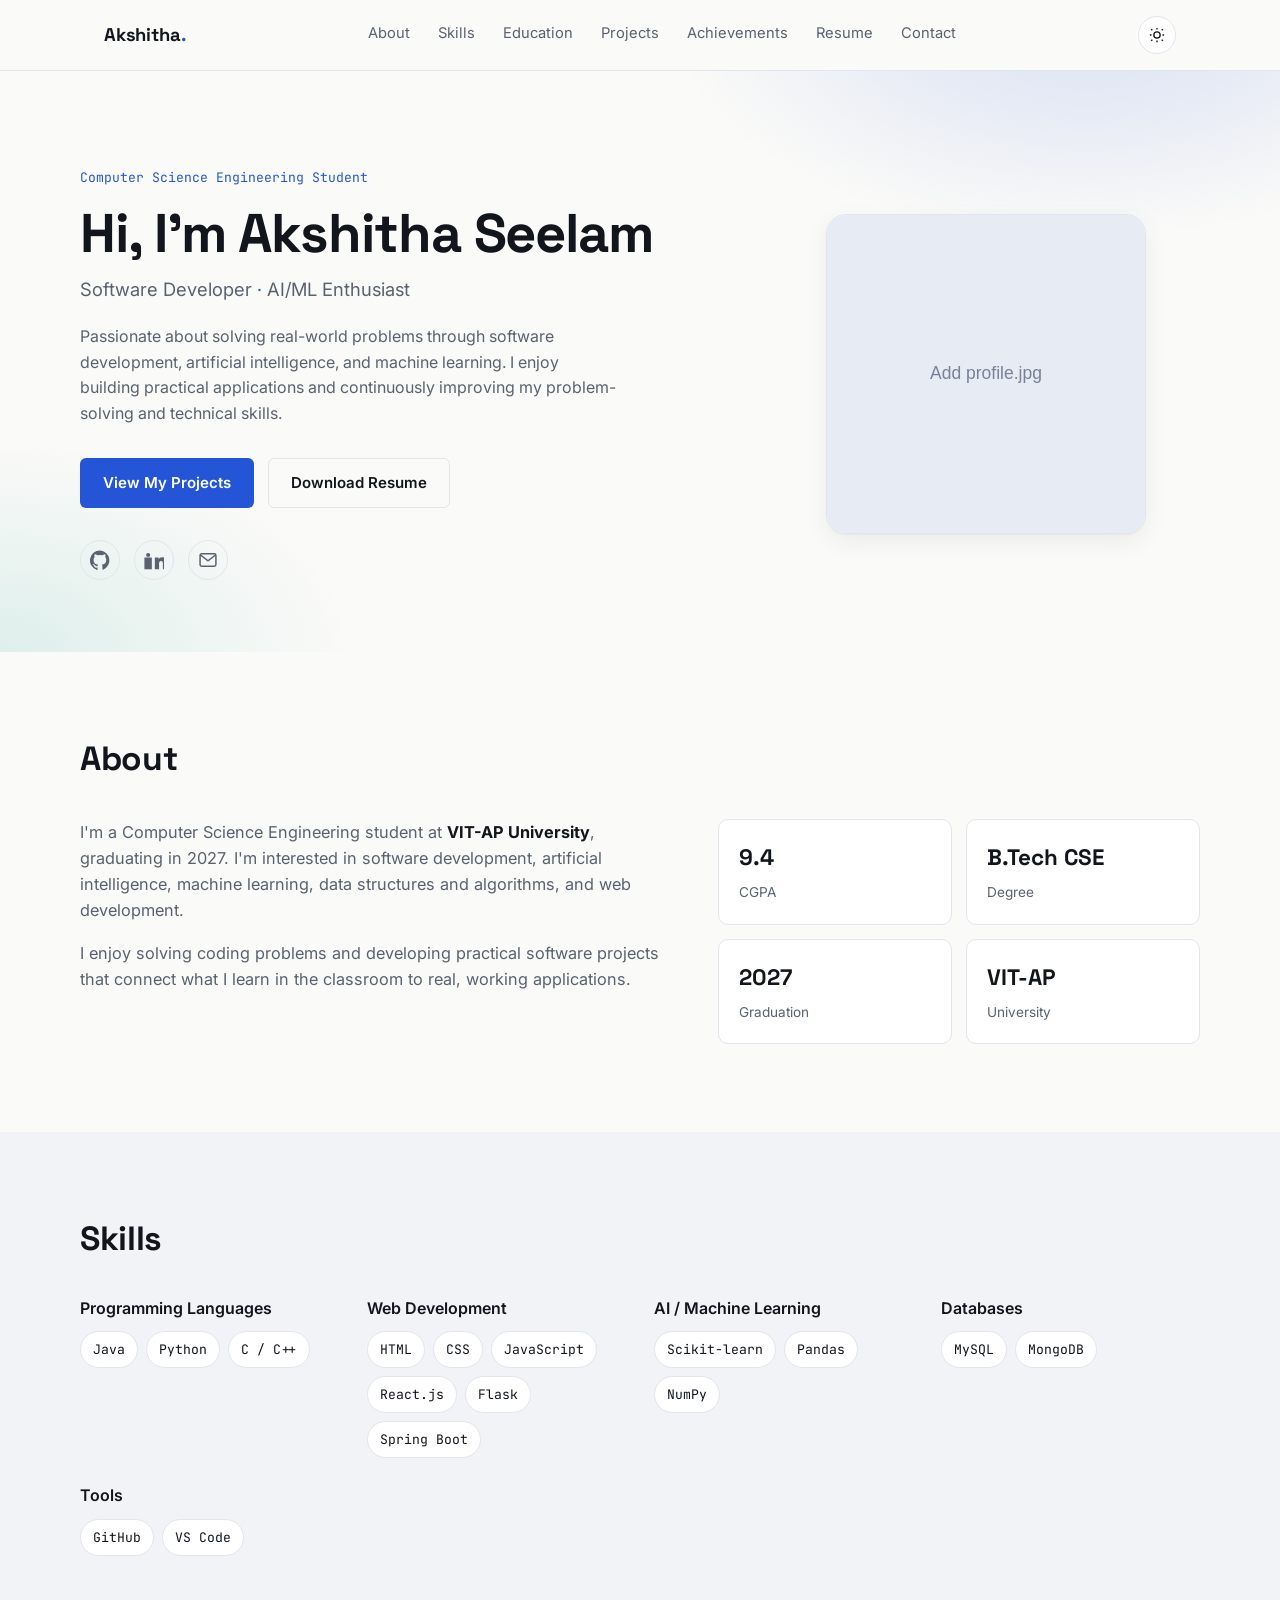
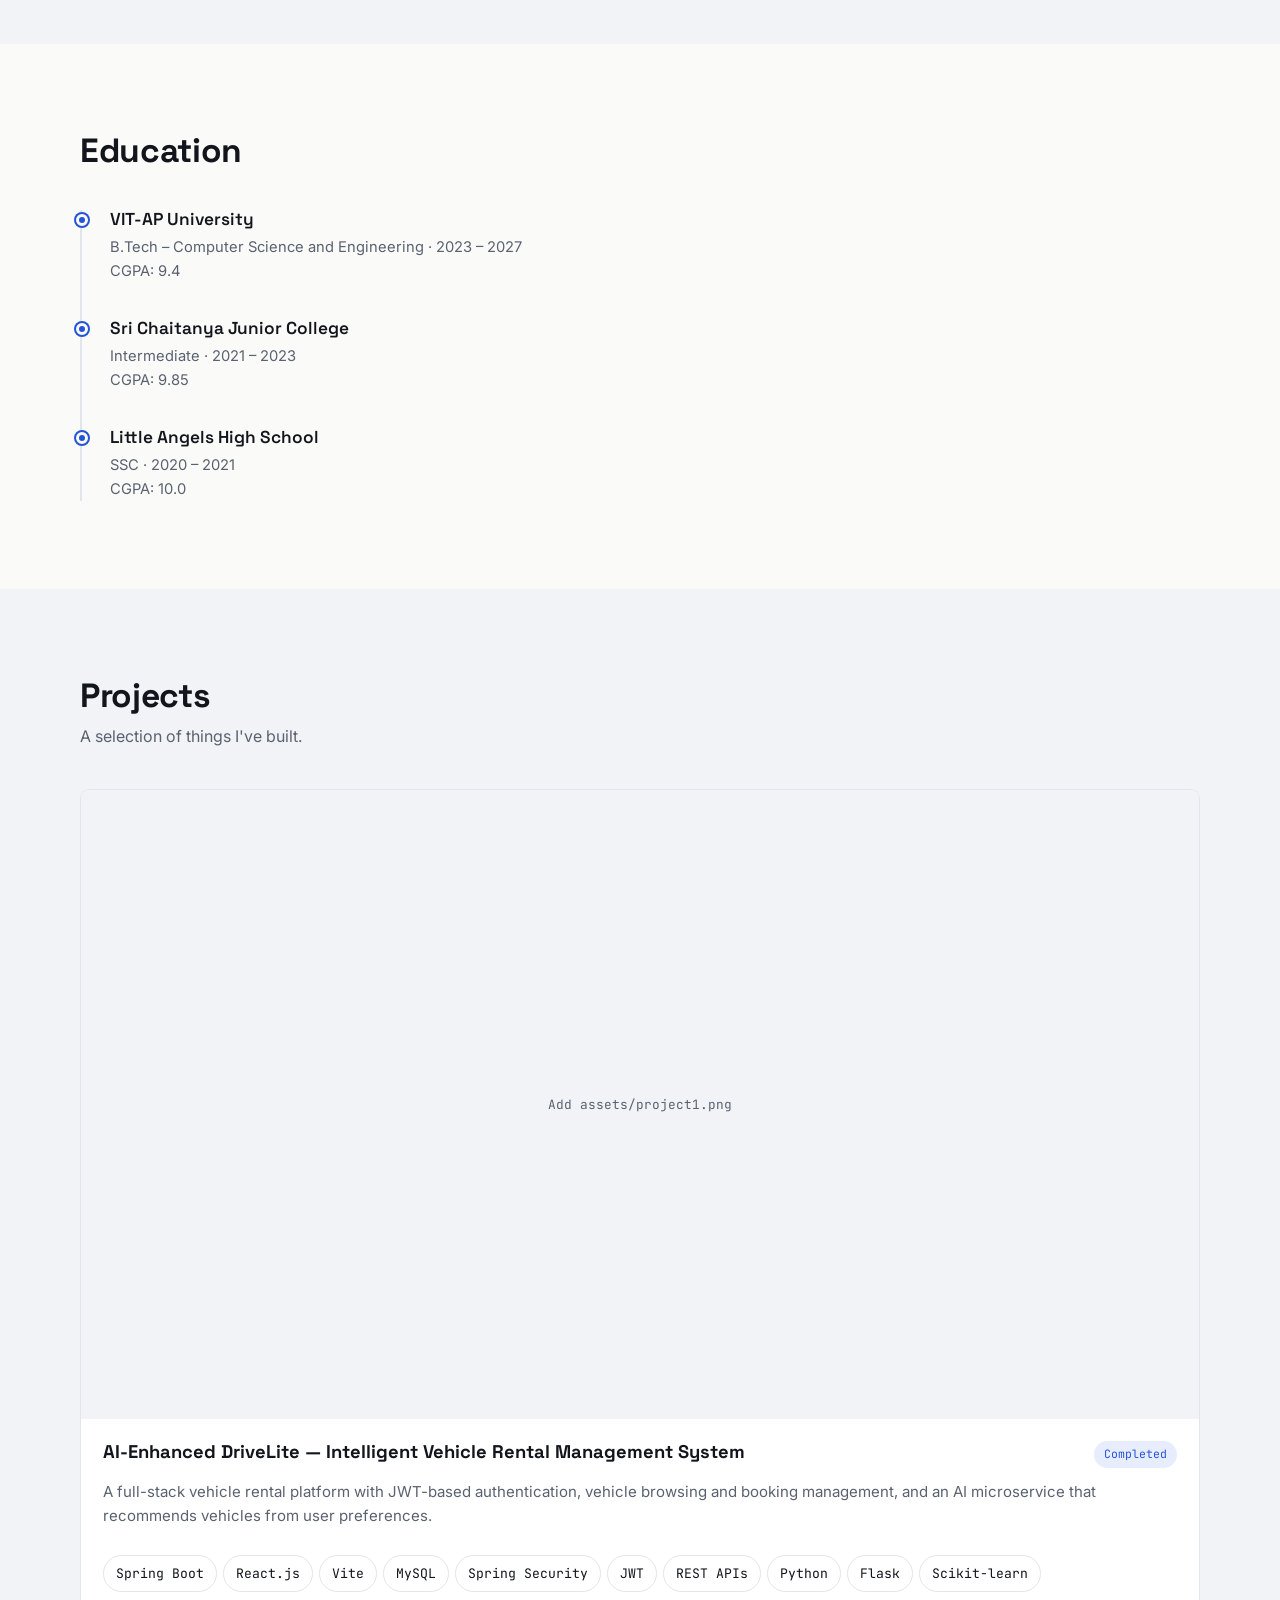
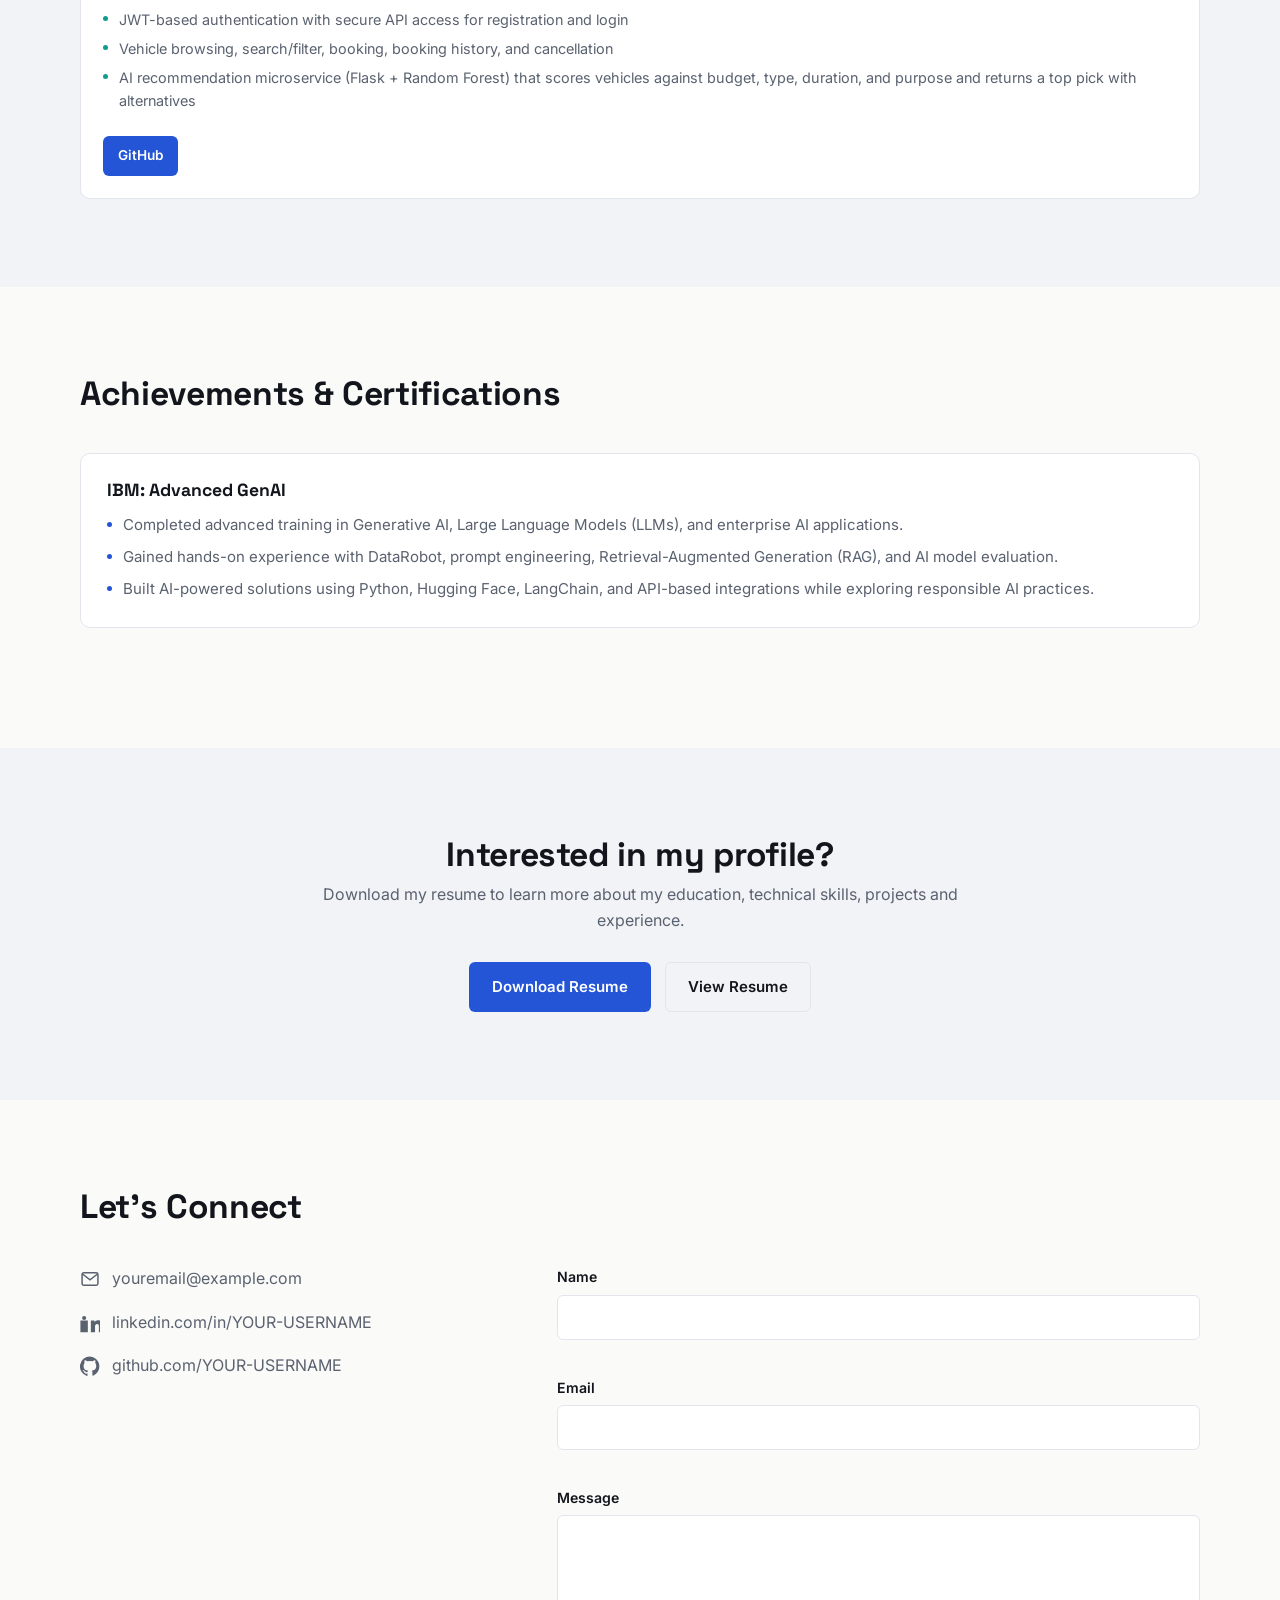
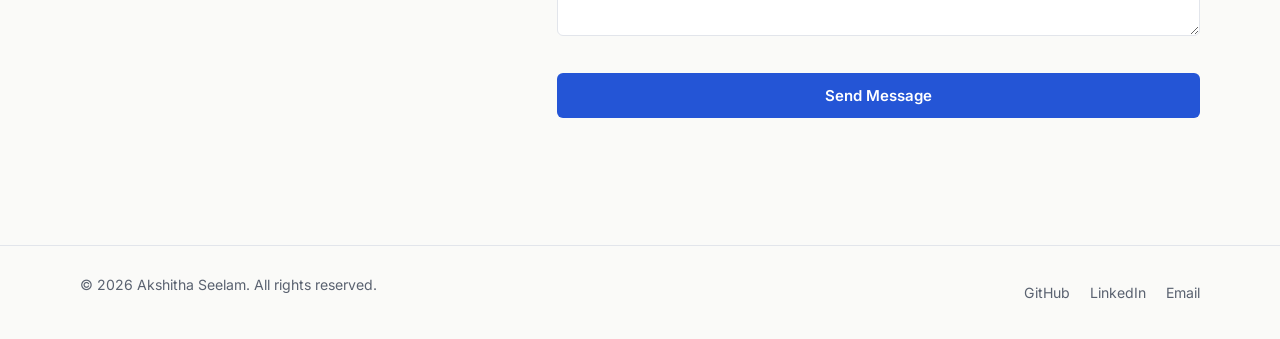
==== portfolio/index.html @ 9f8aae3a "Fresh portfolio commit" ====
<!DOCTYPE html>
<html lang="en">
<head>
<meta charset="UTF-8" />
<meta name="viewport" content="width=device-width, initial-scale=1.0" />
<title>Akshitha Seelam — Software Developer</title>
<meta name="description" content="Portfolio of Akshitha Seelam, Computer Science Engineering student focused on software development, AI and machine learning." />

<link rel="preconnect" href="https://fonts.googleapis.com">
<link rel="preconnect" href="https://fonts.gstatic.com" crossorigin>
<link href="https://fonts.googleapis.com/css2?family=Space+Grotesk:wght@500;600;700&family=Inter:wght@400;500;600&family=JetBrains+Mono:wght@400;500&display=swap" rel="stylesheet">

<link rel="stylesheet" href="style.css" />
</head>
<body>

<a class="skip-link" href="#main">Skip to content</a>

<!-- ================= NAV ================= -->
<header class="nav" id="nav">
  <div class="nav__inner">
    <a href="#" class="nav__brand">Akshitha<span>.</span></a>

    <nav class="nav__links" id="navLinks">
      <a href="#about" class="nav__link">About</a>
      <a href="#skills" class="nav__link">Skills</a>
      <a href="#education" class="nav__link">Education</a>
      <a href="#projects" class="nav__link">Projects</a>
      <a href="#achievements" class="nav__link">Achievements</a>
      <a href="#resume" class="nav__link">Resume</a>
      <a href="#contact" class="nav__link">Contact</a>
    </nav>

    <div class="nav__actions">
      <button class="theme-toggle" id="themeToggle" aria-label="Switch to dark mode" aria-pressed="false">
        <svg class="icon icon-sun" viewBox="0 0 24 24" fill="none" stroke="currentColor" stroke-width="1.8"><circle cx="12" cy="12" r="4.2"/><path d="M12 2.5v2.2M12 19.3v2.2M4.2 4.2l1.6 1.6M18.2 18.2l1.6 1.6M2.5 12h2.2M19.3 12h2.2M4.2 19.8l1.6-1.6M18.2 5.8l1.6-1.6"/></svg>
        <svg class="icon icon-moon" viewBox="0 0 24 24" fill="none" stroke="currentColor" stroke-width="1.8"><path d="M20 14.5A8.5 8.5 0 1 1 9.5 4a6.8 6.8 0 0 0 10.5 10.5Z"/></svg>
      </button>

      <button class="hamburger" id="hamburger" aria-label="Open menu" aria-expanded="false" aria-controls="navLinks">
        <span></span><span></span><span></span>
      </button>
    </div>
  </div>
</header>

<main id="main">

  <!-- ================= HERO ================= -->
  <section class="hero" id="hero">
    <div class="hero__bg" aria-hidden="true"></div>
    <div class="hero__inner">
      <div class="hero__text">
        <p class="hero__eyebrow">Computer Science Engineering Student</p>
        <h1 class="hero__title">Hi, I'm Akshitha Seelam</h1>
        <p class="hero__role">Software Developer <span class="dot">·</span> AI/ML Enthusiast</p>
        <p class="hero__desc">
          Passionate about solving real-world problems through software development,
          artificial intelligence, and machine learning. I enjoy building practical
          applications and continuously improving my problem-solving and technical skills.
        </p>

        <div class="hero__cta">
          <a href="#projects" class="btn btn--primary">View My Projects</a>
          <a href="assets/Akshitha_Resume.pdf" class="btn btn--outline" download>Download Resume</a>
        </div>

        <div class="hero__social">
          <a href="https://github.com/Akshitha2111" target="_blank" rel="noopener" aria-label="GitHub profile" class="social-link">
            <svg viewBox="0 0 24 24" fill="currentColor" width="20" height="20"><path d="M12 .5a12 12 0 0 0-3.8 23.4c.6.1.8-.3.8-.6v-2.2c-3.3.7-4-1.6-4-1.6-.6-1.4-1.4-1.8-1.4-1.8-1-.8.1-.8.1-.8 1.2.1 1.8 1.2 1.8 1.2 1.1 1.9 2.8 1.3 3.5 1 .1-.8.4-1.3.7-1.6-2.7-.3-5.4-1.3-5.4-5.9 0-1.3.5-2.4 1.2-3.2-.1-.3-.5-1.5.1-3.2 0 0 1-.3 3.3 1.2a11.4 11.4 0 0 1 6 0c2.3-1.5 3.3-1.2 3.3-1.2.6 1.7.2 2.9.1 3.2.8.8 1.2 1.9 1.2 3.2 0 4.6-2.7 5.6-5.4 5.9.4.4.8 1.1.8 2.2v3.3c0 .3.2.7.8.6A12 12 0 0 0 12 .5Z"/></svg>
          </a>
          <a href="https://www.linkedin.com/in/seelam-akshitha-b6147b35" target="_blank" rel="noopener" aria-label="LinkedIn profile" class="social-link">
            <svg viewBox="0 0 24 24" fill="currentColor" width="20" height="20"><path d="M4.98 3.5a2.5 2.5 0 1 1 0 5 2.5 2.5 0 0 1 0-5ZM.5 8.98h8.9V23H.5V8.98ZM13 8.98h4.4v1.9h.06c.6-1.1 2.1-2.3 4.3-2.3 4.6 0 5.5 3 5.5 6.9V23h-4.6v-6.4c0-1.5 0-3.5-2.1-3.5s-2.5 1.7-2.5 3.4V23H13V8.98Z"/></svg>
          </a>
          <a href="mailto:seelamakshitha01@gmail.com" aria-label="Send email" class="social-link">
            <svg viewBox="0 0 24 24" fill="none" stroke="currentColor" stroke-width="1.8" width="20" height="20"><rect x="2.5" y="4.5" width="19" height="15" rx="2"/><path d="m3 6 9 7 9-7"/></svg>
          </a>
        </div>
      </div>

      <div class="hero__portrait">
        <div class="portrait-frame">
          <img src="assets/profile.jpg" alt="Portrait of Akshitha Seelam" class="portrait-img" onerror="this.src='data:image/svg+xml;utf8,<svg xmlns=%22http://www.w3.org/2000/svg%22 width=%22400%22 height=%22400%22><rect width=%22400%22 height=%22400%22 fill=%22%23e7ebf3%22/><text x=%2250%25%22 y=%2250%25%22 font-family=%22sans-serif%22 font-size=%2222%22 fill=%22%237a8199%22 text-anchor=%22middle%22 dy=%22.3em%22>Add profile.jpg</text></svg>'" />
        </div>
      </div>
    </div>
  </section>

  <!-- ================= ABOUT ================= -->
  <section class="section" id="about">
    <div class="section__inner">
      <h2 class="section__title">About</h2>
      <div class="about__grid">
        <div class="about__text">
          <p>
            I'm a Computer Science Engineering student at <strong>VIT-AP University</strong>,
            graduating in 2027. I'm interested in software development, artificial intelligence,
            machine learning, data structures and algorithms, and web development.
          </p>
          <p>
            I enjoy solving coding problems and developing practical software projects that
            connect what I learn in the classroom to real, working applications.
          </p>
        </div>

        <div class="about__stats">
          <div class="stat-card">
            <span class="stat-card__value">9.4</span>
            <span class="stat-card__label">CGPA</span>
          </div>
          <div class="stat-card">
            <span class="stat-card__value">B.Tech CSE</span>
            <span class="stat-card__label">Degree</span>
          </div>
          <div class="stat-card">
            <span class="stat-card__value">2027</span>
            <span class="stat-card__label">Graduation</span>
          </div>
          <div class="stat-card">
            <span class="stat-card__value">VIT-AP</span>
            <span class="stat-card__label">University</span>
          </div>
        </div>
      </div>
    </div>
  </section>

  <!-- ================= SKILLS ================= -->
  <section class="section section--alt" id="skills">
    <div class="section__inner">
      <h2 class="section__title">Skills</h2>

      <div class="skills__grid">
        <div class="skill-group">
          <h3 class="skill-group__title">Programming Languages</h3>
          <div class="badges">
            <span class="badge">Java</span>
            <span class="badge">Python</span>
            <span class="badge">C / C++</span>
          </div>
        </div>

        <div class="skill-group">
          <h3 class="skill-group__title">Web Development</h3>
          <div class="badges">
            <span class="badge">HTML</span>
            <span class="badge">CSS</span>
            <span class="badge">JavaScript</span>
            <span class="badge">React.js</span>
            <span class="badge">Flask</span>
            <span class="badge">Spring Boot</span>
          </div>
        </div>

        <div class="skill-group">
          <h3 class="skill-group__title">AI / Machine Learning</h3>
          <div class="badges">
            <span class="badge">Scikit-learn</span>
            <span class="badge">Pandas</span>
            <span class="badge">NumPy</span>
          </div>
        </div>

        <div class="skill-group">
          <h3 class="skill-group__title">Databases</h3>
          <div class="badges">
            <span class="badge">MySQL</span>
            <span class="badge">MongoDB</span>
          </div>
        </div>

        <div class="skill-group">
          <h3 class="skill-group__title">Tools</h3>
          <div class="badges">
            <span class="badge">GitHub</span>
            <span class="badge">VS Code</span>
          </div>
        </div>
      </div>
    </div>
  </section>

  <!-- ================= EDUCATION ================= -->
  <section class="section" id="education">
    <div class="section__inner">
      <h2 class="section__title">Education</h2>

      <ol class="timeline">
        <li class="timeline__item">
          <div class="timeline__dot"></div>
          <div class="timeline__content">
            <h3>VIT-AP University</h3>
            <p class="timeline__meta">B.Tech – Computer Science and Engineering · 2023 – 2027</p>
            <p class="timeline__meta">CGPA: 9.4</p>
          </div>
        </li>
        <li class="timeline__item">
          <div class="timeline__dot"></div>
          <div class="timeline__content">
            <h3>Sri Chaitanya Junior College</h3>
            <p class="timeline__meta">Intermediate · 2021 – 2023</p>
            <p class="timeline__meta">CGPA: 9.85</p>
          </div>
        </li>
        <li class="timeline__item">
          <div class="timeline__dot"></div>
          <div class="timeline__content">
            <h3>Little Angels High School</h3>
            <p class="timeline__meta">SSC · 2020 – 2021</p>
            <p class="timeline__meta">CGPA: 10.0</p>
          </div>
        </li>
      </ol>
    </div>
  </section>

  <!-- ================= PROJECTS ================= -->
  <section class="section section--alt" id="projects">
    <div class="section__inner">
      <h2 class="section__title">Projects</h2>
      <p class="section__sub">A selection of things I've built.</p>

      <div class="project-grid" id="projectGrid">
        <!-- Project cards are injected by script.js from the projects[] array -->
      </div>
    </div>
  </section>

  <!-- ================= ACHIEVEMENTS ================= -->
  <section class="section" id="achievements">
    <div class="section__inner">
      <h2 class="section__title">Achievements &amp; Certifications</h2>

      <div class="cert-card">
        <h3>IBM: Advanced GenAI</h3>
        <ul>
          <li>Completed advanced training in Generative AI, Large Language Models (LLMs), and enterprise AI applications.</li>
          <li>Gained hands-on experience with DataRobot, prompt engineering, Retrieval-Augmented Generation (RAG), and AI model evaluation.</li>
          <li>Built AI-powered solutions using Python, Hugging Face, LangChain, and API-based integrations while exploring responsible AI practices.</li>
        </ul>
      </div>

      
    </div>
  </section>

  <!-- ================= RESUME ================= -->
  <section class="section section--alt" id="resume">
    <div class="section__inner section__inner--narrow">
      <h2 class="section__title">Interested in my profile?</h2>
      <p class="resume__desc">
        Download my resume to learn more about my education, technical skills,
        projects and experience.
      </p>
      <div class="resume__cta">
        <a href="assets/Akshitha_Resume.pdf" class="btn btn--primary" download>Download Resume</a>
        <a href="assets/Akshitha_Resume.pdf" class="btn btn--outline" target="_blank" rel="noopener">View Resume</a>
      </div>
    </div>
  </section>

  <!-- ================= CONTACT ================= -->
  <section class="section" id="contact">
    <div class="section__inner">
      <h2 class="section__title">Let's Connect</h2>

      <div class="contact__grid">
        <div class="contact__info">
          <a class="contact__row" href="mailto:seelamakshitha01@gmail.com">
            <svg viewBox="0 0 24 24" fill="none" stroke="currentColor" stroke-width="1.8" width="20" height="20"><rect x="2.5" y="4.5" width="19" height="15" rx="2"/><path d="m3 6 9 7 9-7"/></svg>
            youremail@example.com
          </a>
          <a class="contact__row" href="https://www.linkedin.com/in/seelam-akshitha-b6147b35" target="_blank" rel="noopener">
            <svg viewBox="0 0 24 24" fill="currentColor" width="20" height="20"><path d="M4.98 3.5a2.5 2.5 0 1 1 0 5 2.5 2.5 0 0 1 0-5ZM.5 8.98h8.9V23H.5V8.98ZM13 8.98h4.4v1.9h.06c.6-1.1 2.1-2.3 4.3-2.3 4.6 0 5.5 3 5.5 6.9V23h-4.6v-6.4c0-1.5 0-3.5-2.1-3.5s-2.5 1.7-2.5 3.4V23H13V8.98Z"/></svg>
            linkedin.com/in/YOUR-USERNAME
          </a>
          <a class="contact__row" href="https://github.com/Akshitha2111" target="_blank" rel="noopener">
            <svg viewBox="0 0 24 24" fill="currentColor" width="20" height="20"><path d="M12 .5a12 12 0 0 0-3.8 23.4c.6.1.8-.3.8-.6v-2.2c-3.3.7-4-1.6-4-1.6-.6-1.4-1.4-1.8-1.4-1.8-1-.8.1-.8.1-.8 1.2.1 1.8 1.2 1.8 1.2 1.1 1.9 2.8 1.3 3.5 1 .1-.8.4-1.3.7-1.6-2.7-.3-5.4-1.3-5.4-5.9 0-1.3.5-2.4 1.2-3.2-.1-.3-.5-1.5.1-3.2 0 0 1-.3 3.3 1.2a11.4 11.4 0 0 1 6 0c2.3-1.5 3.3-1.2 3.3-1.2.6 1.7.2 2.9.1 3.2.8.8 1.2 1.9 1.2 3.2 0 4.6-2.7 5.6-5.4 5.9.4.4.8 1.1.8 2.2v3.3c0 .3.2.7.8.6A12 12 0 0 0 12 .5Z"/></svg>
            github.com/YOUR-USERNAME
          </a>
        </div>

        <form class="contact-form" id="contactForm" novalidate>
          <div class="field">
            <label for="name">Name</label>
            <input type="text" id="name" name="name" required minlength="2" autocomplete="name" />
            <span class="field__error" id="nameError"></span>
          </div>

          <div class="field">
            <label for="email">Email</label>
            <input type="email" id="email" name="email" required autocomplete="email" />
            <span class="field__error" id="emailError"></span>
          </div>

          <div class="field">
            <label for="message">Message</label>
            <textarea id="message" name="message" rows="5" required minlength="10"></textarea>
            <span class="field__error" id="messageError"></span>
          </div>

          <!--
            No backend is connected yet. To make this form functional, connect it to
            Formspree, EmailJS, or your own backend endpoint and update the form's
            submit handler in script.js (see handleContactSubmit()).
          -->
          <button type="submit" class="btn btn--primary btn--full">Send Message</button>
          <p class="form__status" id="formStatus" role="status" aria-live="polite"></p>
        </form>
      </div>
    </div>
  </section>

</main>

<!-- ================= FOOTER ================= -->
<footer class="footer">
  <div class="footer__inner">
    <p>© 2026 Akshitha Seelam. All rights reserved.</p>
    <div class="footer__links">
      <a href="https://github.com/Akshitha2111" target="_blank" rel="noopener">GitHub</a>
      <a href="https://www.linkedin.com/in/seelam-akshitha-b6147b35" target="_blank" rel="noopener">LinkedIn</a>
      <a href="mailto:seelamakshitha01@gmail.com">Email</a>
    </div>
  </div>
</footer>

<script src="script.js"></script>
</body>
</html>
---- portfolio/style.css ----
/* ==========================================================================
   Akshitha Seelam — Portfolio
   Design tokens
   ========================================================================== */
:root {
  --font-display: "Space Grotesk", "Segoe UI", sans-serif;
  --font-body: "Inter", "Segoe UI", sans-serif;
  --font-mono: "JetBrains Mono", "SFMono-Regular", monospace;

  --bg: #FAFAF8;
  --bg-alt: #F1F3F7;
  --surface: #FFFFFF;
  --border: #E2E5EB;
  --text: #12161C;
  --text-muted: #5A6270;
  --accent: #2455D6;
  --accent-soft: #E7EDFC;
  --accent-2: #0F9C8F;

  --shadow: 0 1px 2px rgba(18, 22, 28, 0.04), 0 8px 24px rgba(18, 22, 28, 0.06);
  --radius-sm: 6px;
  --radius-md: 10px;
  --max-width: 1120px;

  --transition: 180ms ease;
}

:root[data-theme="dark"] {
  --bg: #0E1116;
  --bg-alt: #141821;
  --surface: #171C25;
  --border: #262C38;
  --text: #EDEFF3;
  --text-muted: #9BA3B2;
  --accent: #5C8CFF;
  --accent-soft: #1B2540;
  --accent-2: #29C7B4;

  --shadow: 0 1px 2px rgba(0, 0, 0, 0.3), 0 12px 32px rgba(0, 0, 0, 0.35);
}

@media (prefers-reduced-motion: reduce) {
  *, *::before, *::after {
    animation-duration: 0.01ms !important;
    transition-duration: 0.01ms !important;
    scroll-behavior: auto !important;
  }
}

/* ==========================================================================
   Reset
   ========================================================================== */
* { box-sizing: border-box; }
html { scroll-behavior: smooth; }
body {
  margin: 0;
  background: var(--bg);
  color: var(--text);
  font-family: var(--font-body);
  font-size: 16px;
  line-height: 1.6;
  -webkit-font-smoothing: antialiased;
  transition: background var(--transition), color var(--transition);
}
img { max-width: 100%; display: block; }
a { color: inherit; text-decoration: none; }
ul, ol { margin: 0; padding: 0; list-style: none; }
h1, h2, h3 { font-family: var(--font-display); margin: 0; line-height: 1.15; }
p { margin: 0 0 1em; }
p:last-child { margin-bottom: 0; }

.skip-link {
  position: absolute;
  left: -999px;
  top: 0;
  background: var(--accent);
  color: #fff;
  padding: 10px 16px;
  z-index: 100;
  border-radius: 0 0 var(--radius-sm) 0;
}
.skip-link:focus { left: 0; }

:focus-visible {
  outline: 2px solid var(--accent);
  outline-offset: 2px;
}

/* ==========================================================================
   Nav
   ========================================================================== */
.nav {
  position: sticky;
  top: 0;
  z-index: 50;
  background: color-mix(in srgb, var(--bg) 88%, transparent);
  backdrop-filter: blur(10px);
  border-bottom: 1px solid var(--border);
}
.nav__inner {
  max-width: var(--max-width);
  margin: 0 auto;
  padding: 16px 24px;
  display: flex;
  align-items: center;
  justify-content: space-between;
}
.nav__brand {
  font-family: var(--font-display);
  font-weight: 700;
  font-size: 1.15rem;
  letter-spacing: -0.01em;
}
.nav__brand span { color: var(--accent); }

.nav__links {
  display: flex;
  gap: 28px;
}
.nav__link {
  font-size: 0.92rem;
  color: var(--text-muted);
  padding: 6px 0;
  border-bottom: 2px solid transparent;
  transition: color var(--transition), border-color var(--transition);
}
.nav__link:hover, .nav__link:focus-visible { color: var(--text); border-color: var(--accent); }

.nav__actions { display: flex; align-items: center; gap: 10px; }

.theme-toggle {
  width: 38px; height: 38px;
  border-radius: 50%;
  border: 1px solid var(--border);
  background: var(--surface);
  color: var(--text);
  display: grid;
  place-items: center;
  cursor: pointer;
  transition: border-color var(--transition), background var(--transition);
}
.theme-toggle:hover { border-color: var(--accent); }
.theme-toggle .icon { width: 18px; height: 18px; }
.theme-toggle .icon-moon { display: none; }
:root[data-theme="dark"] .theme-toggle .icon-sun { display: none; }
:root[data-theme="dark"] .theme-toggle .icon-moon { display: block; }

.hamburger {
  display: none;
  width: 38px; height: 38px;
  border-radius: var(--radius-sm);
  border: 1px solid var(--border);
  background: var(--surface);
  cursor: pointer;
  flex-direction: column;
  align-items: center;
  justify-content: center;
  gap: 4px;
}
.hamburger span {
  width: 18px; height: 2px;
  background: var(--text);
  transition: transform var(--transition), opacity var(--transition);
}
.hamburger[aria-expanded="true"] span:nth-child(1) { transform: translateY(6px) rotate(45deg); }
.hamburger[aria-expanded="true"] span:nth-child(2) { opacity: 0; }
.hamburger[aria-expanded="true"] span:nth-child(3) { transform: translateY(-6px) rotate(-45deg); }

/* ==========================================================================
   Buttons
   ========================================================================== */
.btn {
  display: inline-flex;
  align-items: center;
  justify-content: center;
  padding: 12px 22px;
  border-radius: var(--radius-sm);
  font-family: var(--font-body);
  font-weight: 600;
  font-size: 0.94rem;
  border: 1px solid transparent;
  cursor: pointer;
  transition: transform var(--transition), background var(--transition), border-color var(--transition), color var(--transition);
}
.btn:hover { transform: translateY(-1px); }
.btn--primary { background: var(--accent); color: #fff; }
.btn--primary:hover { background: color-mix(in srgb, var(--accent) 88%, black); }
.btn--outline { background: transparent; color: var(--text); border-color: var(--border); }
.btn--outline:hover { border-color: var(--accent); color: var(--accent); }
.btn--full { width: 100%; }
.btn--sm { padding: 8px 14px; font-size: 0.85rem; }

/* ==========================================================================
   Hero
   ========================================================================== */
.hero {
  position: relative;
  overflow: hidden;
  padding: 96px 24px 72px;
}
.hero__bg {
  position: absolute;
  inset: 0;
  z-index: -1;
  background:
    radial-gradient(600px 320px at 85% -10%, color-mix(in srgb, var(--accent) 16%, transparent), transparent 70%),
    radial-gradient(500px 300px at 0% 100%, color-mix(in srgb, var(--accent-2) 12%, transparent), transparent 70%);
}
.hero__inner {
  max-width: var(--max-width);
  margin: 0 auto;
  display: grid;
  grid-template-columns: 1.2fr 0.8fr;
  gap: 48px;
  align-items: center;
}
.hero__eyebrow {
  font-family: var(--font-mono);
  font-size: 0.82rem;
  color: var(--accent);
  margin-bottom: 14px;
}
.hero__title {
  font-size: clamp(2.2rem, 4.5vw, 3.4rem);
  font-weight: 700;
  letter-spacing: -0.02em;
  margin-bottom: 10px;
}
.hero__role {
  font-size: 1.15rem;
  color: var(--text-muted);
  margin-bottom: 20px;
}
.hero__role .dot { color: var(--accent); }
.hero__desc {
  max-width: 54ch;
  color: var(--text-muted);
  margin-bottom: 32px;
}
.hero__cta { display: flex; gap: 14px; flex-wrap: wrap; margin-bottom: 32px; }
.hero__social { display: flex; gap: 14px; }
.social-link {
  width: 40px; height: 40px;
  display: grid;
  place-items: center;
  border-radius: 50%;
  border: 1px solid var(--border);
  color: var(--text-muted);
  transition: color var(--transition), border-color var(--transition), transform var(--transition);
}
.social-link:hover { color: var(--accent); border-color: var(--accent); transform: translateY(-2px); }

.hero__portrait { display: flex; justify-content: center; }
.portrait-frame {
  width: min(320px, 80vw);
  aspect-ratio: 1;
  border-radius: 20px;
  overflow: hidden;
  border: 1px solid var(--border);
  box-shadow: var(--shadow);
  background: var(--surface);
}
.portrait-img { width: 100%; height: 100%; object-fit: cover; }

/* ==========================================================================
   Sections
   ========================================================================== */
.section { padding: 88px 24px; }
.section--alt { background: var(--bg-alt); }
.section__inner { max-width: var(--max-width); margin: 0 auto; }
.section__inner--narrow { max-width: 640px; text-align: center; }
.section__title {
  font-size: clamp(1.6rem, 3vw, 2.1rem);
  font-weight: 700;
  letter-spacing: -0.01em;
  margin-bottom: 8px;
}
.section__sub { color: var(--text-muted); margin-bottom: 40px; }
#skills .section__title, #education .section__title, #achievements .section__title,
#about .section__title, #contact .section__title { margin-bottom: 40px; }

/* About */
.about__grid {
  display: grid;
  grid-template-columns: 1.1fr 0.9fr;
  gap: 48px;
  align-items: start;
}
.about__text { color: var(--text-muted); font-size: 1.02rem; }
.about__text strong { color: var(--text); }
.about__stats {
  display: grid;
  grid-template-columns: 1fr 1fr;
  gap: 14px;
}
.stat-card {
  background: var(--surface);
  border: 1px solid var(--border);
  border-radius: var(--radius-md);
  padding: 20px;
  display: flex;
  flex-direction: column;
  gap: 6px;
}
.stat-card__value { font-family: var(--font-display); font-size: 1.4rem; font-weight: 700; }
.stat-card__label { font-size: 0.85rem; color: var(--text-muted); }

/* Skills */
.skills__grid {
  display: grid;
  grid-template-columns: repeat(auto-fit, minmax(230px, 1fr));
  gap: 28px;
}
.skill-group__title {
  font-size: 1rem;
  font-weight: 600;
  margin-bottom: 14px;
  font-family: var(--font-body);
}
.badges { display: flex; flex-wrap: wrap; gap: 8px; }
.badge {
  font-family: var(--font-mono);
  font-size: 0.82rem;
  padding: 7px 12px;
  border-radius: 999px;
  background: var(--surface);
  border: 1px solid var(--border);
  color: var(--text);
}
.badge--link { color: var(--accent); cursor: pointer; transition: border-color var(--transition); }
.badge--link:hover { border-color: var(--accent); }

/* Education timeline */
.timeline { position: relative; padding-left: 28px; border-left: 2px solid var(--border); }
.timeline__item { position: relative; padding-bottom: 36px; }
.timeline__item:last-child { padding-bottom: 0; }
.timeline__dot {
  position: absolute;
  left: -34px;
  top: 4px;
  width: 12px; height: 12px;
  border-radius: 50%;
  background: var(--accent);
  border: 3px solid var(--bg);
  box-shadow: 0 0 0 2px var(--accent);
}
.timeline__content h3 { font-size: 1.08rem; font-weight: 600; margin-bottom: 6px; }
.timeline__meta { color: var(--text-muted); font-size: 0.92rem; margin: 0; }

/* Projects */
.project-grid {
  display: grid;
  grid-template-columns: repeat(auto-fit, minmax(320px, 1fr));
  gap: 28px;
}
.project-card {
  background: var(--surface);
  border: 1px solid var(--border);
  border-radius: var(--radius-md);
  overflow: hidden;
  display: flex;
  flex-direction: column;
  transition: transform var(--transition), box-shadow var(--transition);
}
.project-card:hover { transform: translateY(-4px); box-shadow: var(--shadow); }
.project-card__image {
  aspect-ratio: 16/9;
  background: var(--bg-alt);
  display: grid;
  place-items: center;
  color: var(--text-muted);
  font-family: var(--font-mono);
  font-size: 0.8rem;
  overflow: hidden;
}
.project-card__image img { width: 100%; height: 100%; object-fit: cover; }
.project-card__body { padding: 22px; display: flex; flex-direction: column; gap: 12px; flex: 1; }
.project-card__top { display: flex; justify-content: space-between; align-items: flex-start; gap: 10px; }
.project-card__title { font-size: 1.15rem; font-weight: 700; }
.status-pill {
  font-family: var(--font-mono);
  font-size: 0.72rem;
  padding: 4px 10px;
  border-radius: 999px;
  white-space: nowrap;
  background: var(--accent-soft);
  color: var(--accent);
}
.project-card__desc { color: var(--text-muted); font-size: 0.94rem; }
.project-card__tech { display: flex; flex-wrap: wrap; gap: 6px; }
.project-card__features { margin-top: 4px; }
.project-card__features li {
  position: relative;
  padding-left: 16px;
  color: var(--text-muted);
  font-size: 0.9rem;
  margin-bottom: 6px;
}
.project-card__features li::before {
  content: "";
  position: absolute;
  left: 0; top: 8px;
  width: 5px; height: 5px;
  border-radius: 50%;
  background: var(--accent-2);
}
.project-card__actions { display: flex; gap: 10px; margin-top: auto; padding-top: 6px; }

/* Achievements */
.cert-card {
  background: var(--surface);
  border: 1px solid var(--border);
  border-radius: var(--radius-md);
  padding: 26px;
  margin-bottom: 32px;
}
.cert-card h3 { font-size: 1.1rem; margin-bottom: 12px; }
.cert-card ul { display: flex; flex-direction: column; gap: 8px; }
.cert-card li { position: relative; padding-left: 16px; color: var(--text-muted); font-size: 0.94rem; }
.cert-card li::before { content: "";position: absolute; left: 0; top: 9px; width: 5px; height: 5px; border-radius: 50%; background: var(--accent); }

.coding-block h3 { font-size: 1.1rem; margin-bottom: 10px; }
.coding-block p { color: var(--text-muted); }
.coding-block .badges { margin: 14px 0 8px; }
.placeholder-note { font-size: 0.82rem; color: var(--text-muted); font-style: italic; }

/* Resume */
.resume__desc { color: var(--text-muted); margin-bottom: 28px; }
.resume__cta { display: flex; gap: 14px; justify-content: center; flex-wrap: wrap; }

/* Contact */
.contact__grid {
  display: grid;
  grid-template-columns: 0.8fr 1.2fr;
  gap: 48px;
}
.contact__info { display: flex; flex-direction: column; gap: 18px; }
.contact__row {
  display: flex;
  align-items: center;
  gap: 12px;
  color: var(--text-muted);
  transition: color var(--transition);
}
.contact__row:hover { color: var(--accent); }

.contact-form { display: flex; flex-direction: column; gap: 18px; }
.field { display: flex; flex-direction: column; gap: 6px; }
.field label { font-size: 0.88rem; font-weight: 600; }
.field input, .field textarea {
  font-family: var(--font-body);
  font-size: 0.95rem;
  padding: 12px 14px;
  border-radius: var(--radius-sm);
  border: 1px solid var(--border);
  background: var(--surface);
  color: var(--text);
  resize: vertical;
  transition: border-color var(--transition);
}
.field input:focus, .field textarea:focus { border-color: var(--accent); }
.field input.invalid, .field textarea.invalid { border-color: #E5484D; }
.field__error { font-size: 0.8rem; color: #E5484D; min-height: 1em; }
.form__status { font-size: 0.9rem; color: var(--accent-2); min-height: 1.2em; margin-top: 4px; }

/* ==========================================================================
   Footer
   ========================================================================== */
.footer { border-top: 1px solid var(--border); padding: 28px 24px; }
.footer__inner {
  max-width: var(--max-width);
  margin: 0 auto;
  display: flex;
  justify-content: space-between;
  align-items: center;
  flex-wrap: wrap;
  gap: 12px;
  color: var(--text-muted);
  font-size: 0.88rem;
}
.footer__links { display: flex; gap: 20px; }
.footer__links a:hover { color: var(--accent); }

/* ==========================================================================
   Entrance animation (single, subtle)
   ========================================================================== */
.reveal { opacity: 0; transform: translateY(14px); transition: opacity 500ms ease, transform 500ms ease; }
.reveal.is-visible { opacity: 1; transform: translateY(0); }

/* ==========================================================================
   Responsive
   ========================================================================== */
@media (max-width: 860px) {
  .hero__inner { grid-template-columns: 1fr; }
  .hero__portrait { order: -1; }
  .portrait-frame { width: 220px; }
  .about__grid, .contact__grid { grid-template-columns: 1fr; }
}

@media (max-width: 720px) {
  .nav__links {
    position: fixed;
    top: 68px;
    left: 0; right: 0;
    background: var(--bg);
    border-bottom: 1px solid var(--border);
    flex-direction: column;
    gap: 0;
    padding: 8px 24px 18px;
    transform: translateY(-8px);
    opacity: 0;
    pointer-events: none;
    transition: opacity var(--transition), transform var(--transition);
  }
  .nav__links.is-open { opacity: 1; transform: translateY(0); pointer-events: auto; }
  .nav__link { padding: 12px 0; border-bottom: 1px solid var(--border); }
  .hamburger { display: flex; }
}

@media (max-width: 480px) {
  .hero { padding: 72px 20px 56px; }
  .section { padding: 64px 20px; }
  .hero__cta, .resume__cta { flex-direction: column; align-items: stretch; }
}
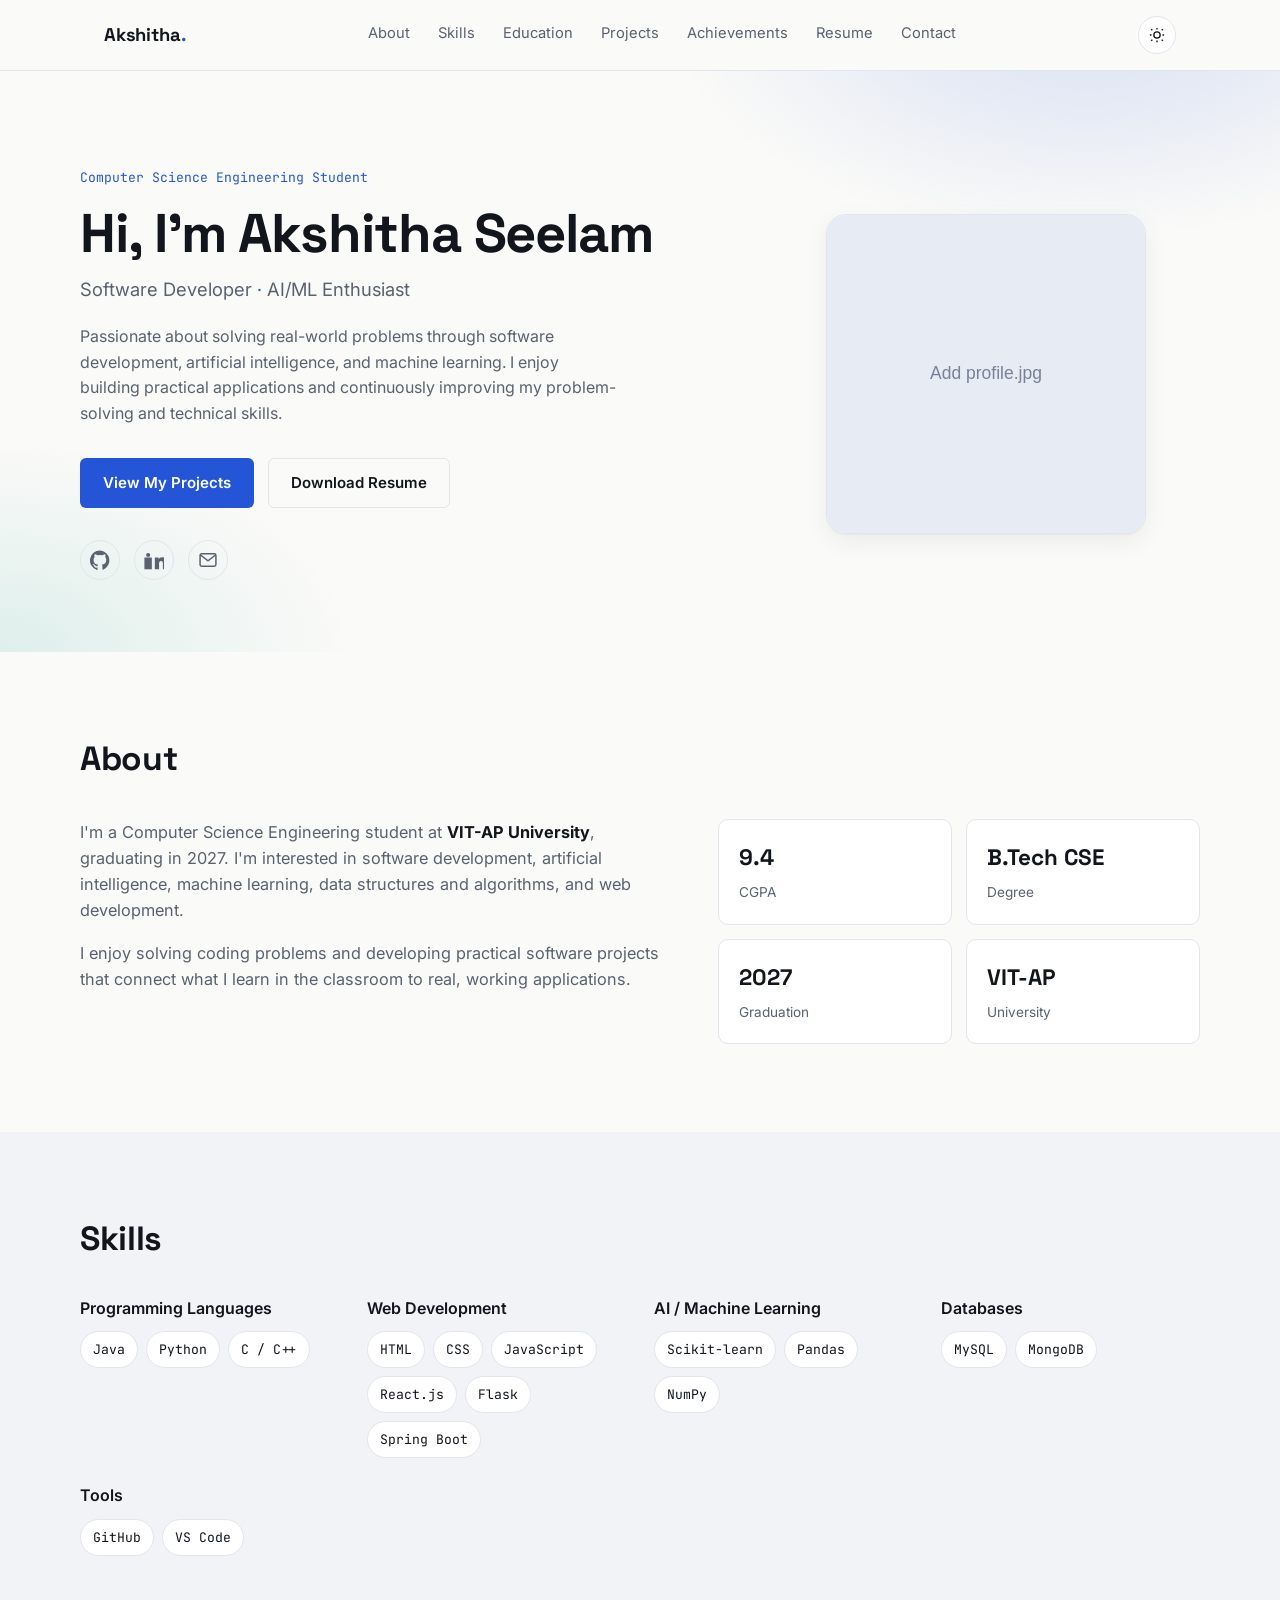
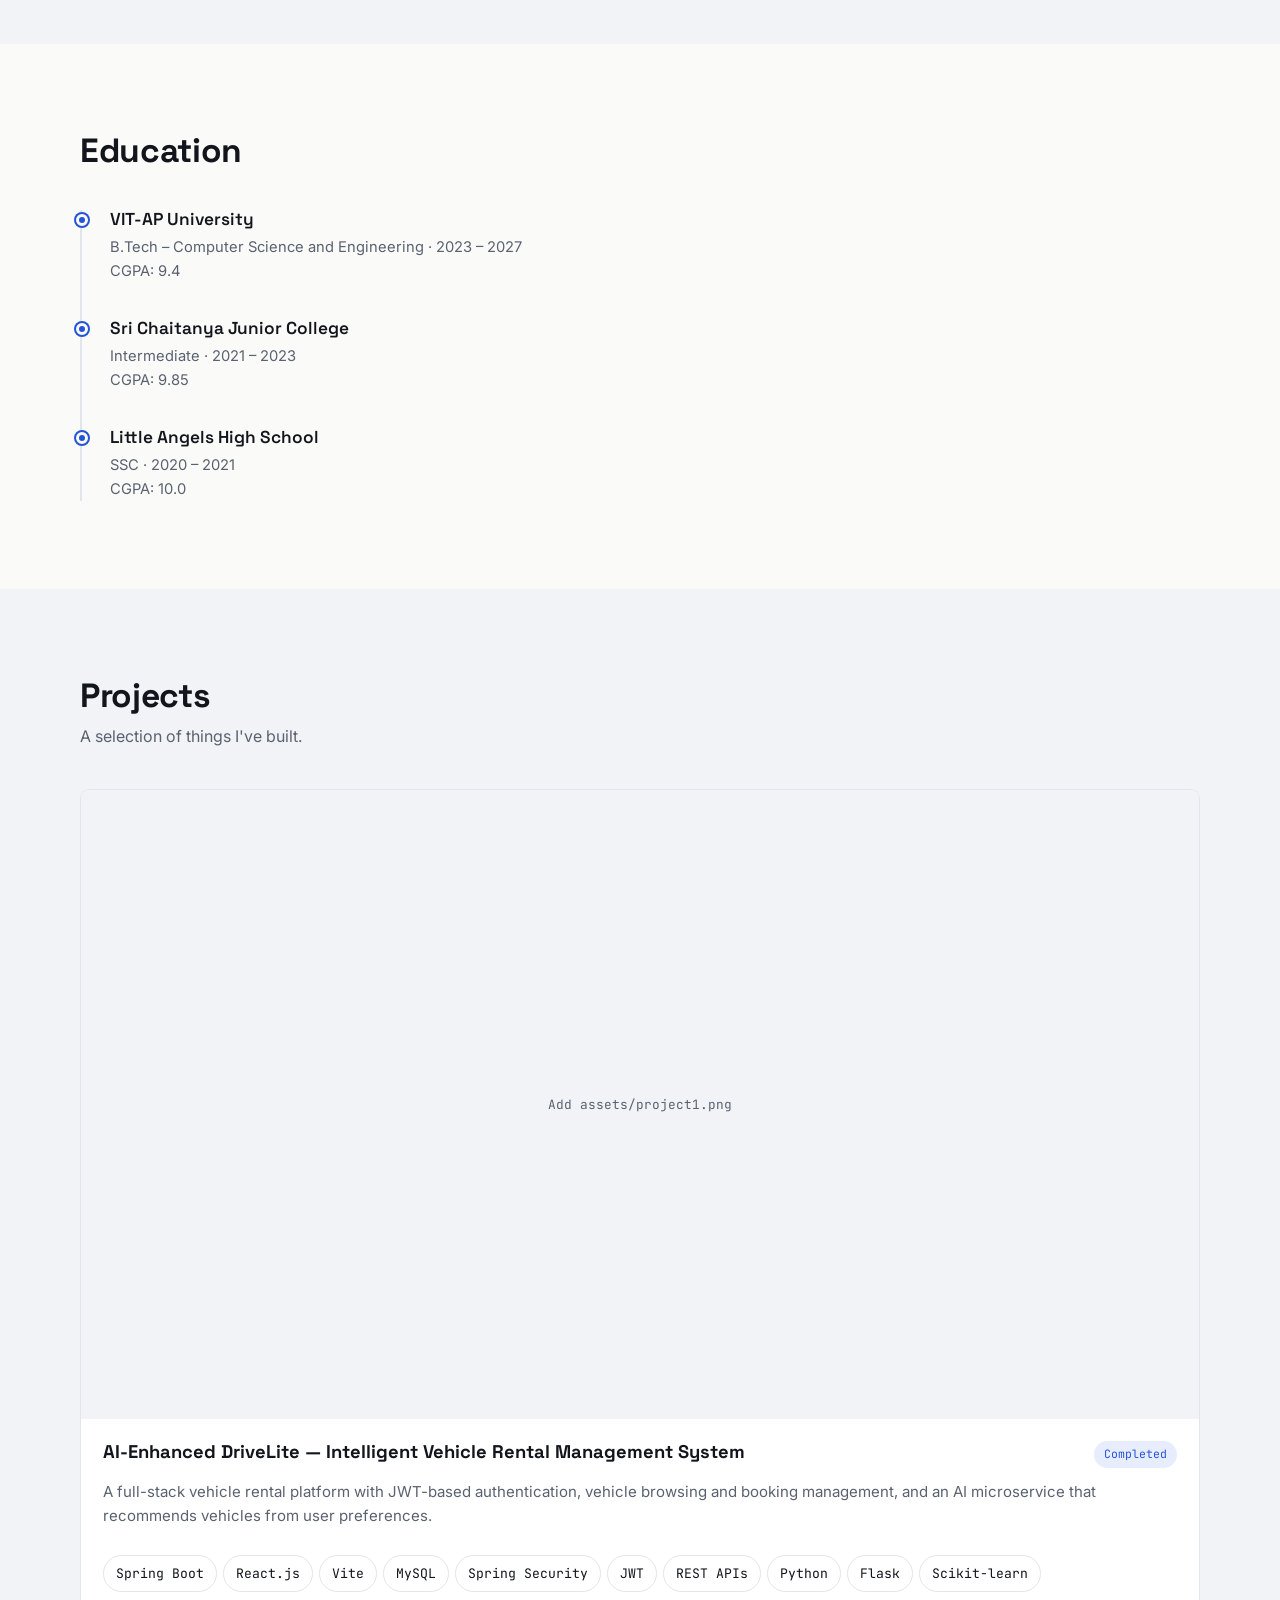
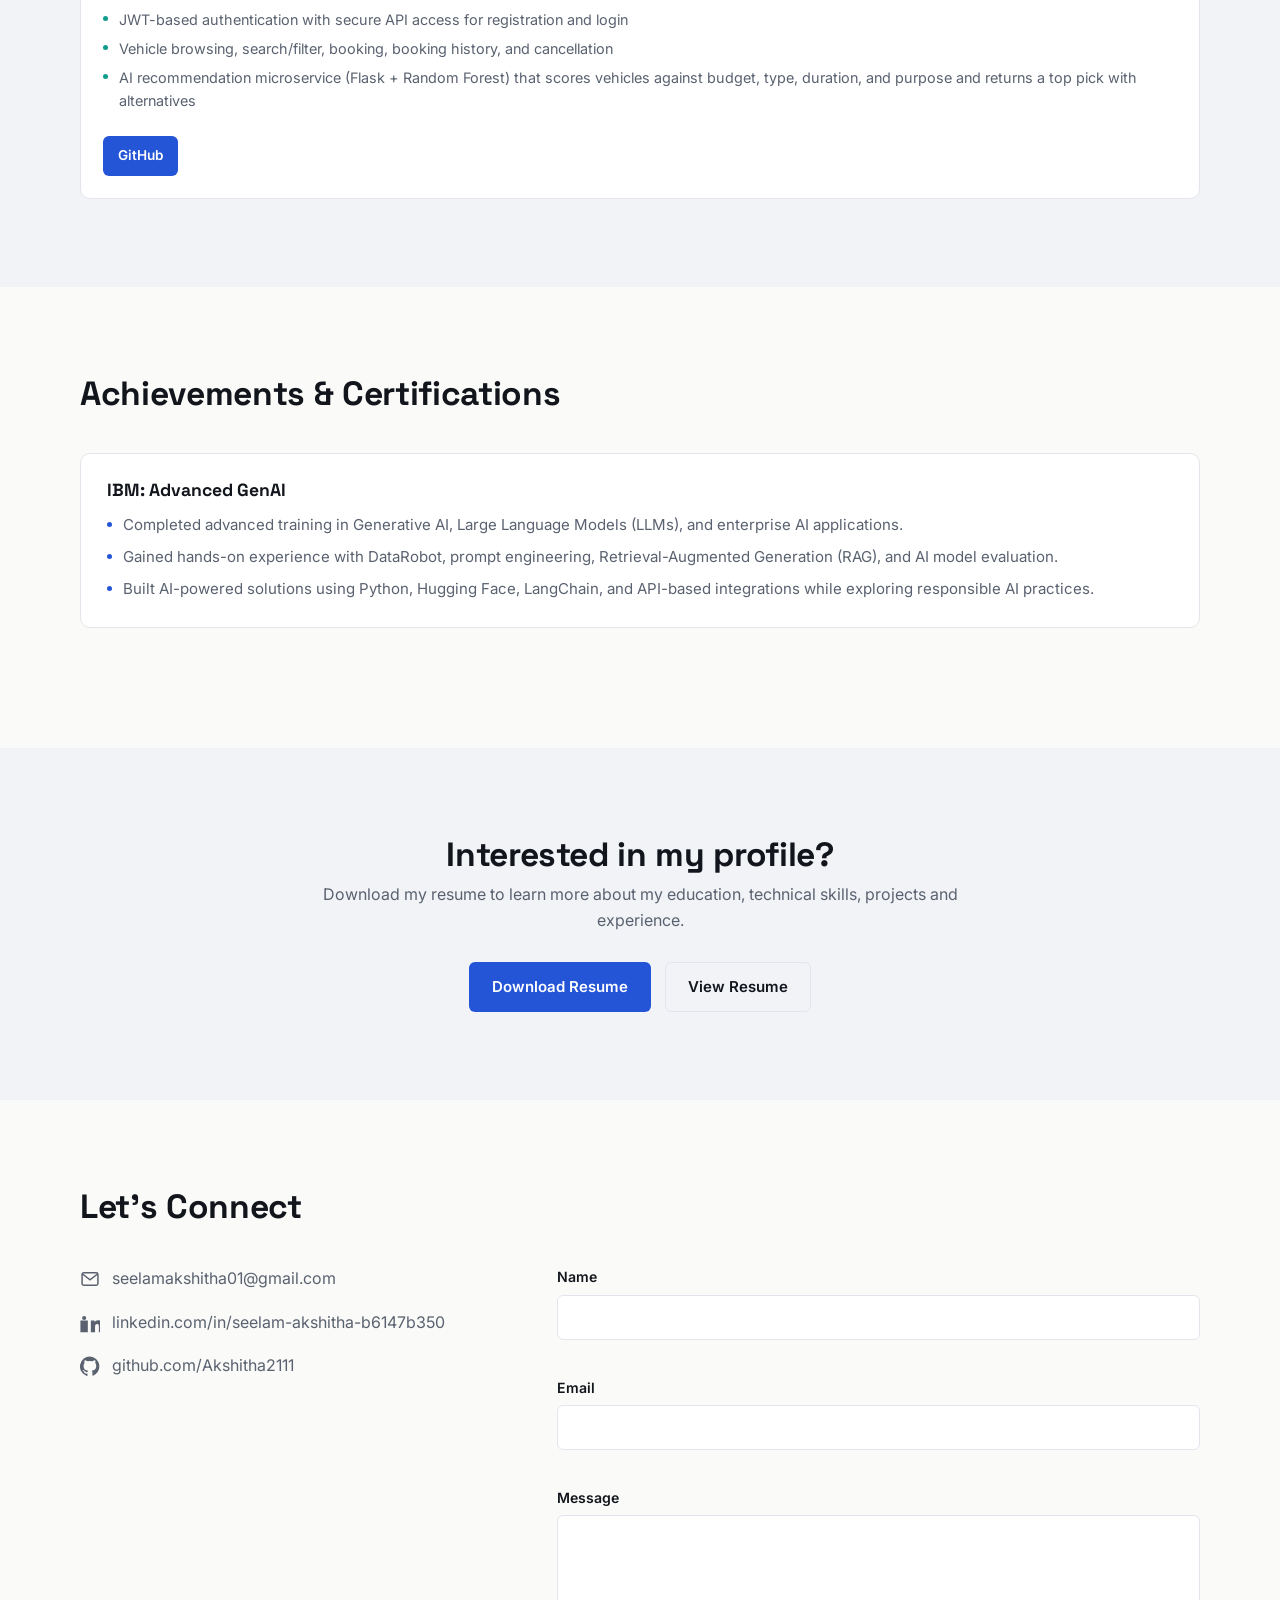
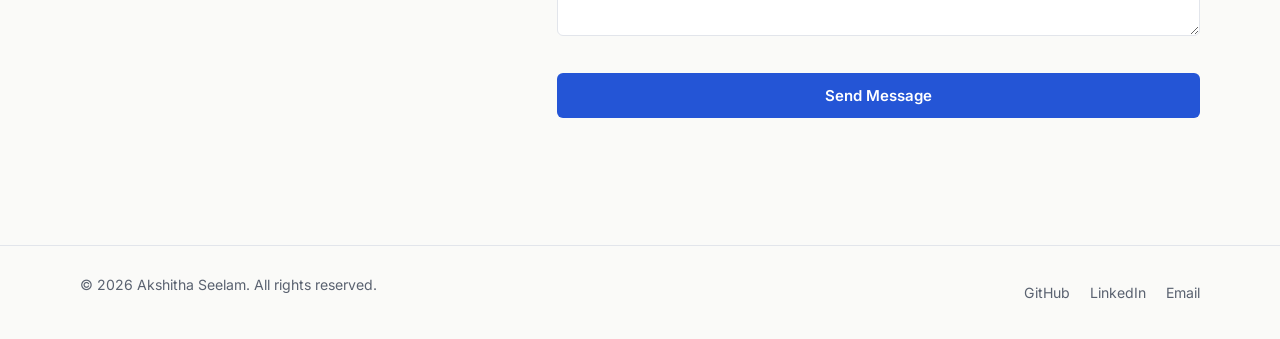
==== commit 6a9e9f06: "Update contact details and LinkedIn URL" ====
--- a/portfolio/index.html
+++ b/portfolio/index.html
@@ -69,7 +69,7 @@
           <a href="https://github.com/Akshitha2111" target="_blank" rel="noopener" aria-label="GitHub profile" class="social-link">
             <svg viewBox="0 0 24 24" fill="currentColor" width="20" height="20"><path d="M12 .5a12 12 0 0 0-3.8 23.4c.6.1.8-.3.8-.6v-2.2c-3.3.7-4-1.6-4-1.6-.6-1.4-1.4-1.8-1.4-1.8-1-.8.1-.8.1-.8 1.2.1 1.8 1.2 1.8 1.2 1.1 1.9 2.8 1.3 3.5 1 .1-.8.4-1.3.7-1.6-2.7-.3-5.4-1.3-5.4-5.9 0-1.3.5-2.4 1.2-3.2-.1-.3-.5-1.5.1-3.2 0 0 1-.3 3.3 1.2a11.4 11.4 0 0 1 6 0c2.3-1.5 3.3-1.2 3.3-1.2.6 1.7.2 2.9.1 3.2.8.8 1.2 1.9 1.2 3.2 0 4.6-2.7 5.6-5.4 5.9.4.4.8 1.1.8 2.2v3.3c0 .3.2.7.8.6A12 12 0 0 0 12 .5Z"/></svg>
           </a>
-          <a href="https://www.linkedin.com/in/seelam-akshitha-b6147b35" target="_blank" rel="noopener" aria-label="LinkedIn profile" class="social-link">
+          <a href="https://www.linkedin.com/in/seelam-akshitha-b6147b350?utm_source=share_via&amp;utm_content=profile&amp;utm_medium=member_android" target="_blank" rel="noopener" aria-label="LinkedIn profile" class="social-link">
             <svg viewBox="0 0 24 24" fill="currentColor" width="20" height="20"><path d="M4.98 3.5a2.5 2.5 0 1 1 0 5 2.5 2.5 0 0 1 0-5ZM.5 8.98h8.9V23H.5V8.98ZM13 8.98h4.4v1.9h.06c.6-1.1 2.1-2.3 4.3-2.3 4.6 0 5.5 3 5.5 6.9V23h-4.6v-6.4c0-1.5 0-3.5-2.1-3.5s-2.5 1.7-2.5 3.4V23H13V8.98Z"/></svg>
           </a>
           <a href="mailto:seelamakshitha01@gmail.com" aria-label="Send email" class="social-link">
@@ -268,15 +268,15 @@
         <div class="contact__info">
           <a class="contact__row" href="mailto:seelamakshitha01@gmail.com">
             <svg viewBox="0 0 24 24" fill="none" stroke="currentColor" stroke-width="1.8" width="20" height="20"><rect x="2.5" y="4.5" width="19" height="15" rx="2"/><path d="m3 6 9 7 9-7"/></svg>
-            youremail@example.com
-          </a>
-          <a class="contact__row" href="https://www.linkedin.com/in/seelam-akshitha-b6147b35" target="_blank" rel="noopener">
+            seelamakshitha01@gmail.com
+          </a>
+          <a class="contact__row" href="https://www.linkedin.com/in/seelam-akshitha-b6147b350?utm_source=share_via&amp;utm_content=profile&amp;utm_medium=member_android" target="_blank" rel="noopener">
             <svg viewBox="0 0 24 24" fill="currentColor" width="20" height="20"><path d="M4.98 3.5a2.5 2.5 0 1 1 0 5 2.5 2.5 0 0 1 0-5ZM.5 8.98h8.9V23H.5V8.98ZM13 8.98h4.4v1.9h.06c.6-1.1 2.1-2.3 4.3-2.3 4.6 0 5.5 3 5.5 6.9V23h-4.6v-6.4c0-1.5 0-3.5-2.1-3.5s-2.5 1.7-2.5 3.4V23H13V8.98Z"/></svg>
-            linkedin.com/in/YOUR-USERNAME
+            linkedin.com/in/seelam-akshitha-b6147b350
           </a>
           <a class="contact__row" href="https://github.com/Akshitha2111" target="_blank" rel="noopener">
             <svg viewBox="0 0 24 24" fill="currentColor" width="20" height="20"><path d="M12 .5a12 12 0 0 0-3.8 23.4c.6.1.8-.3.8-.6v-2.2c-3.3.7-4-1.6-4-1.6-.6-1.4-1.4-1.8-1.4-1.8-1-.8.1-.8.1-.8 1.2.1 1.8 1.2 1.8 1.2 1.1 1.9 2.8 1.3 3.5 1 .1-.8.4-1.3.7-1.6-2.7-.3-5.4-1.3-5.4-5.9 0-1.3.5-2.4 1.2-3.2-.1-.3-.5-1.5.1-3.2 0 0 1-.3 3.3 1.2a11.4 11.4 0 0 1 6 0c2.3-1.5 3.3-1.2 3.3-1.2.6 1.7.2 2.9.1 3.2.8.8 1.2 1.9 1.2 3.2 0 4.6-2.7 5.6-5.4 5.9.4.4.8 1.1.8 2.2v3.3c0 .3.2.7.8.6A12 12 0 0 0 12 .5Z"/></svg>
-            github.com/YOUR-USERNAME
+            github.com/Akshitha2111
           </a>
         </div>
 
@@ -319,7 +319,7 @@
     <p>© 2026 Akshitha Seelam. All rights reserved.</p>
     <div class="footer__links">
       <a href="https://github.com/Akshitha2111" target="_blank" rel="noopener">GitHub</a>
-      <a href="https://www.linkedin.com/in/seelam-akshitha-b6147b35" target="_blank" rel="noopener">LinkedIn</a>
+      <a href="https://www.linkedin.com/in/seelam-akshitha-b6147b350?utm_source=share_via&amp;utm_content=profile&amp;utm_medium=member_android" target="_blank" rel="noopener">LinkedIn</a>
       <a href="mailto:seelamakshitha01@gmail.com">Email</a>
     </div>
   </div>
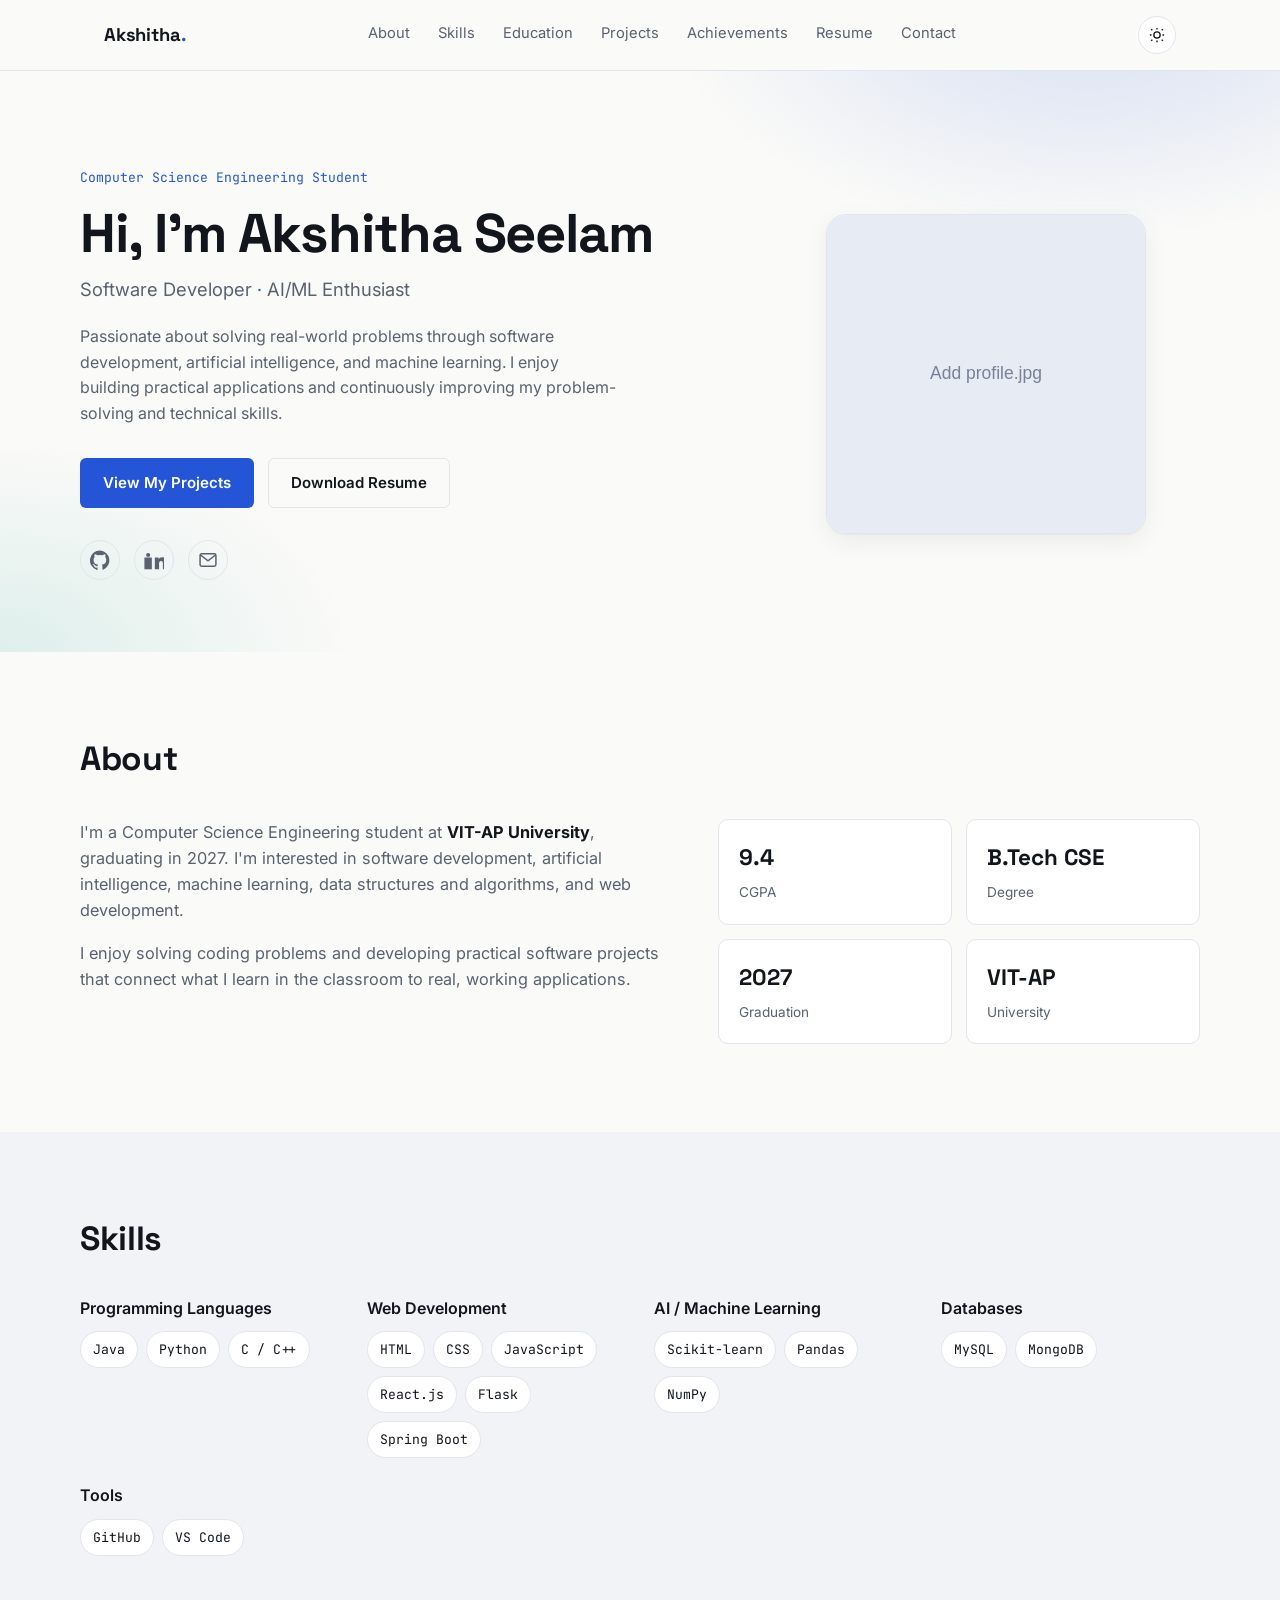
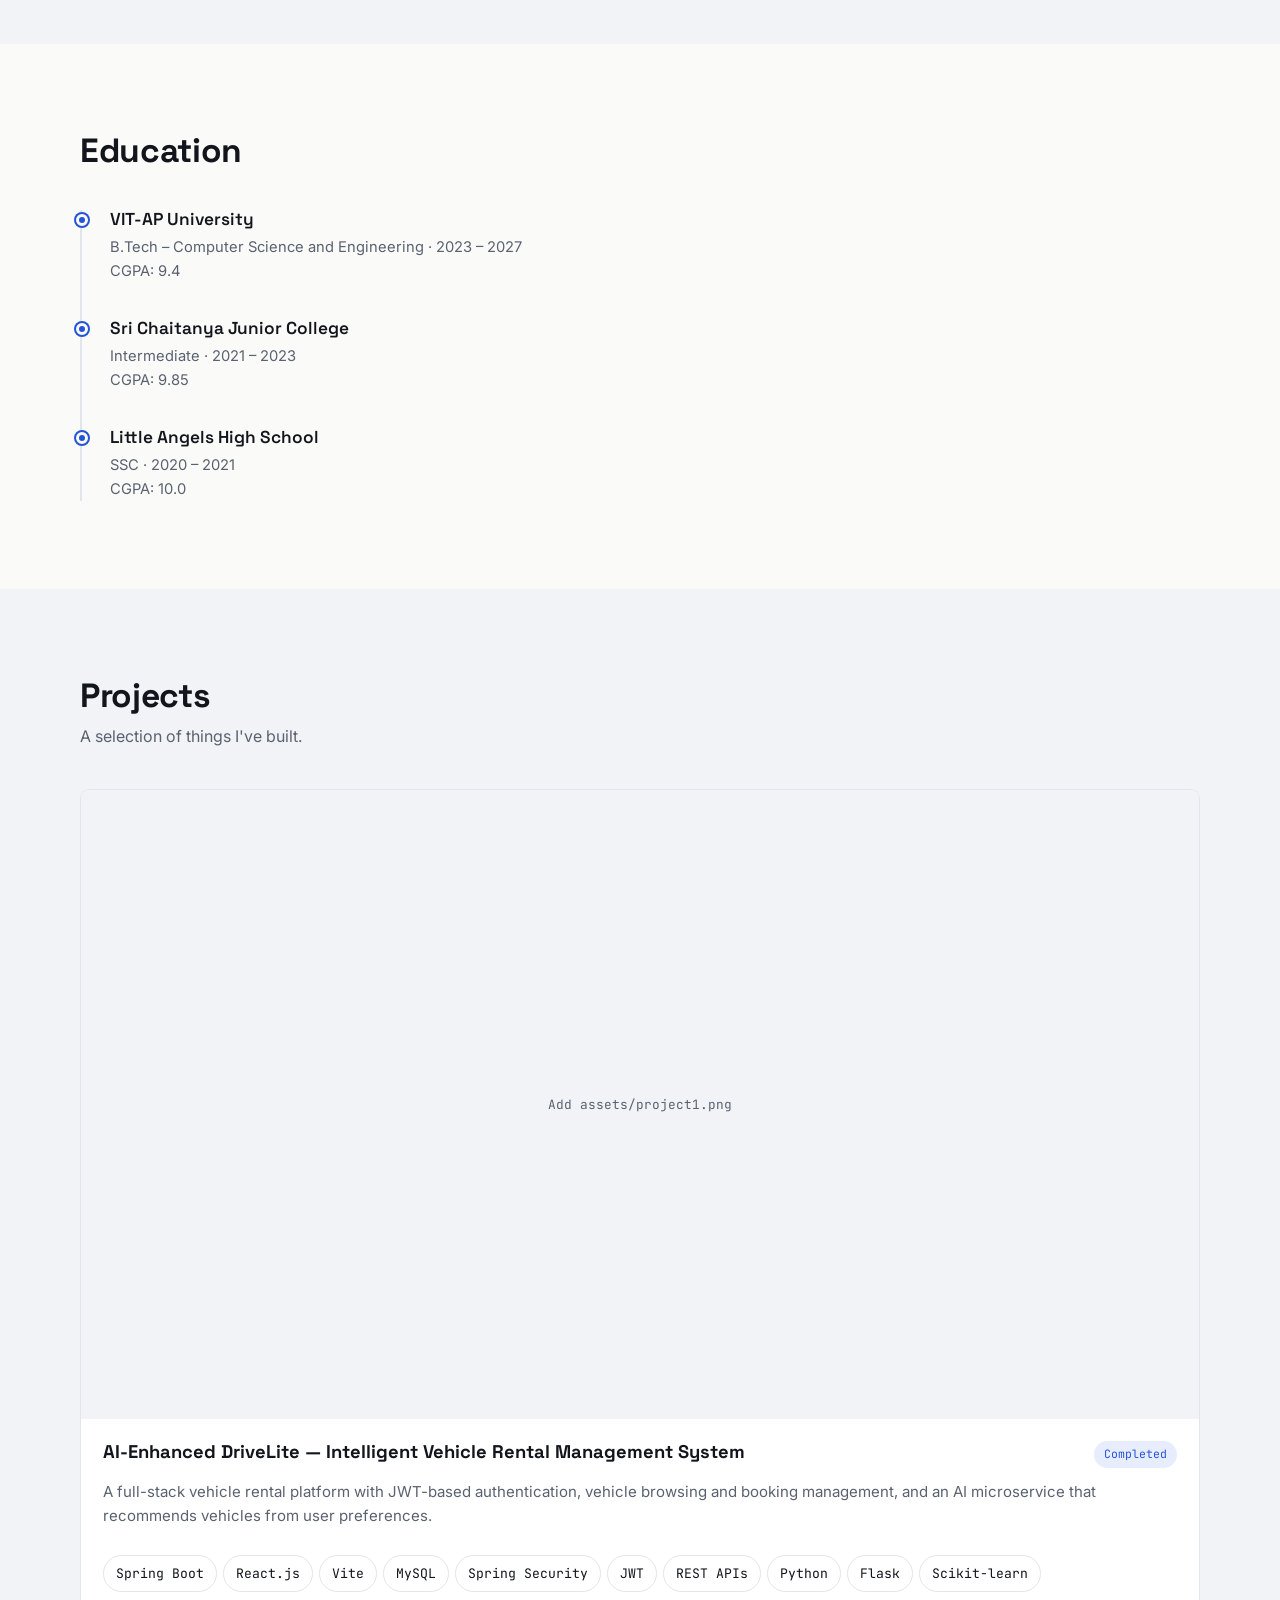
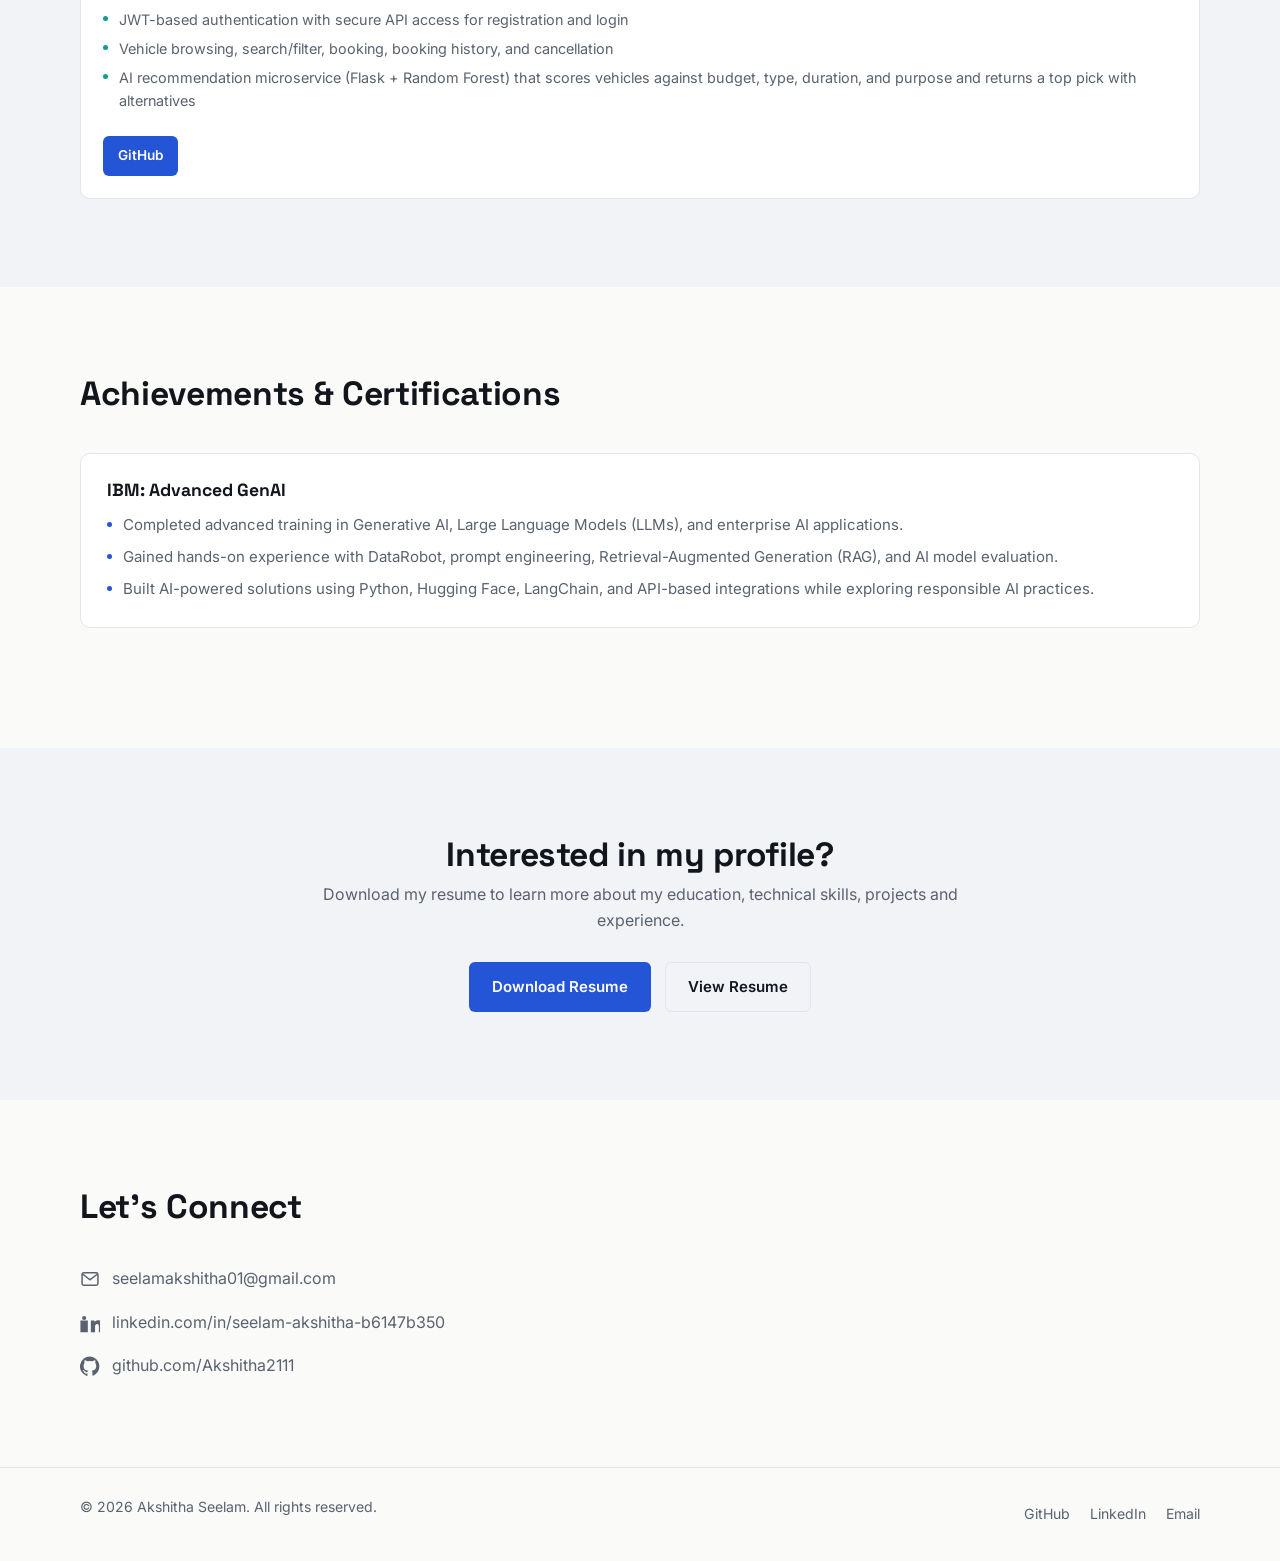
==== commit 2280010e: "Update contact details and LinkedIn URL" ====
--- a/portfolio/index.html
+++ b/portfolio/index.html
@@ -279,34 +279,6 @@
             github.com/Akshitha2111
           </a>
         </div>
-
-        <form class="contact-form" id="contactForm" novalidate>
-          <div class="field">
-            <label for="name">Name</label>
-            <input type="text" id="name" name="name" required minlength="2" autocomplete="name" />
-            <span class="field__error" id="nameError"></span>
-          </div>
-
-          <div class="field">
-            <label for="email">Email</label>
-            <input type="email" id="email" name="email" required autocomplete="email" />
-            <span class="field__error" id="emailError"></span>
-          </div>
-
-          <div class="field">
-            <label for="message">Message</label>
-            <textarea id="message" name="message" rows="5" required minlength="10"></textarea>
-            <span class="field__error" id="messageError"></span>
-          </div>
-
-          <!--
-            No backend is connected yet. To make this form functional, connect it to
-            Formspree, EmailJS, or your own backend endpoint and update the form's
-            submit handler in script.js (see handleContactSubmit()).
-          -->
-          <button type="submit" class="btn btn--primary btn--full">Send Message</button>
-          <p class="form__status" id="formStatus" role="status" aria-live="polite"></p>
-        </form>
       </div>
     </div>
   </section>
--- a/portfolio/style.css
+++ b/portfolio/style.css
@@ -431,7 +431,8 @@
 /* Contact */
 .contact__grid {
   display: grid;
-  grid-template-columns: 0.8fr 1.2fr;
+  grid-template-columns: 1fr;
+  max-width: 480px;
   gap: 48px;
 }
 .contact__info { display: flex; flex-direction: column; gap: 18px; }
